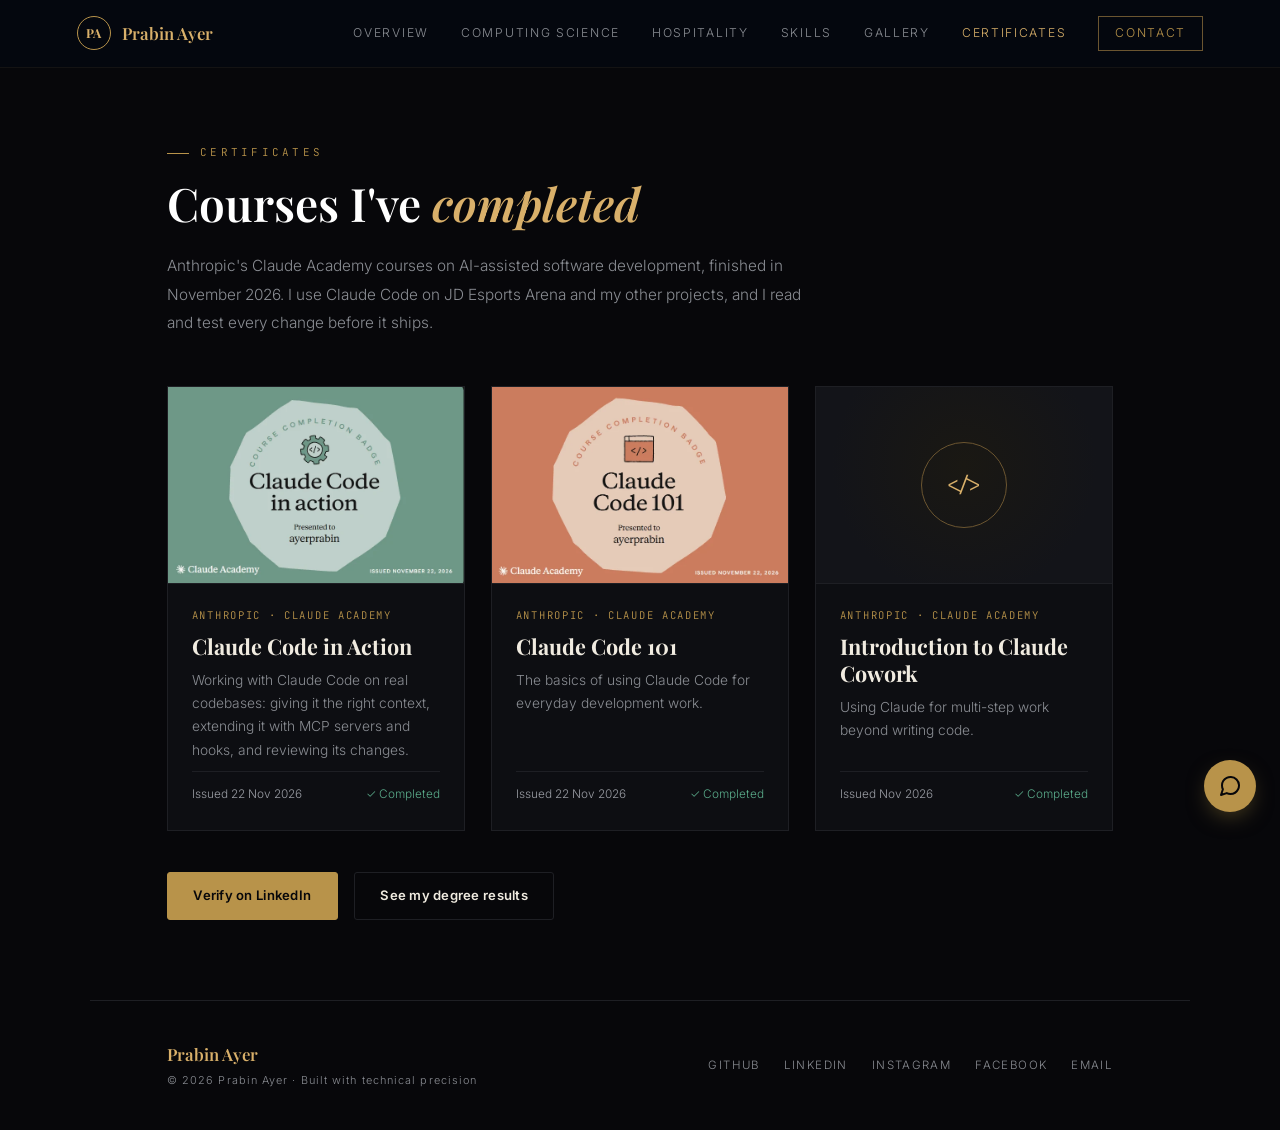
==== certificates.html @ a162b92b "Certificates page with badge photos; logo links home; Certificates in nav; nav no longer wraps at la" ====
<!DOCTYPE html>
<html lang="en">
<head>
<meta charset="UTF-8">
<meta name="viewport" content="width=device-width, initial-scale=1">
<meta name="theme-color" content="#05080f">
<meta name="description" content="Prabin Ayer's certificates: Anthropic Claude Academy courses Claude Code in Action, Claude Code 101 and Introduction to Claude Cowork (November 2026).">
<link rel="icon" href="/favicon.ico" sizes="48x48">
<link rel="icon" href="/favicon-192.png" type="image/png" sizes="192x192">
<link rel="apple-touch-icon" href="/apple-touch-icon.png">
<title>Certificates | Prabin Ayer</title>
<!-- seo -->
<link rel="canonical" href="https://ayerprabin.com/certificates">
<meta property="og:type" content="website">
<meta property="og:site_name" content="Prabin Ayer">
<meta property="og:title" content="Certificates | Prabin Ayer">
<meta property="og:description" content="Prabin Ayer's certificates: Anthropic Claude Academy courses Claude Code in Action, Claude Code 101 and Introduction to Claude Cowork (November 2026).">
<meta property="og:url" content="https://ayerprabin.com/certificates">
<meta property="og:image" content="https://ayerprabin.com/assets/img/og.jpg">
<meta property="og:image:width" content="1200"><meta property="og:image:height" content="630">
<meta name="twitter:card" content="summary_large_image">
<!-- /seo -->
<link rel="preconnect" href="https://fonts.googleapis.com">
<link rel="preconnect" href="https://fonts.gstatic.com" crossorigin>
<link href="https://fonts.googleapis.com/css2?family=Playfair+Display:ital,wght@0,500;0,600;0,700;1,400;1,500&family=Inter:wght@300;400;500;600&family=JetBrains+Mono:wght@400;500&display=swap" rel="stylesheet">
<link rel="stylesheet" href="assets/css/site.css?v=5">
<style>
.logo-badge{width:34px;height:34px;border-radius:50%;border:1.5px solid var(--gold);display:flex;align-items:center;justify-content:center;font-family:'Playfair Display',serif;font-weight:700;color:var(--gold-l);font-size:.78rem;flex-shrink:0}
.cert-grid{display:grid;grid-template-columns:repeat(3,1fr);gap:1.6rem}
@media(max-width:1000px){.cert-grid{grid-template-columns:repeat(2,1fr)}}
@media(max-width:640px){.cert-grid{grid-template-columns:1fr}}
.cert{background:var(--panel);border:1px solid var(--line);display:flex;flex-direction:column;transition:border-color .3s,transform .3s}
@media(hover:hover){.cert:hover{border-color:var(--gold-m);transform:translateY(-4px)}}
.cert-img{display:block;aspect-ratio:3/2;overflow:hidden;background:var(--panel-2);border-bottom:1px solid var(--line)}
.cert-img img{width:100%;height:100%;object-fit:cover;display:block;transition:transform .5s}
@media(hover:hover){.cert:hover .cert-img img{transform:scale(1.03)}}
.cert-img.blank{display:flex;align-items:center;justify-content:center;flex-direction:column;gap:.6rem;background:radial-gradient(circle at 50% 40%,#1a1813 0,var(--panel-2) 70%)}
.cert-img.blank .seal{width:86px;height:86px;border-radius:50%;border:1.5px solid var(--gold-m);display:flex;align-items:center;justify-content:center;font-family:'JetBrains Mono',monospace;color:var(--gold-l);font-size:1.3rem}
.cert-body{padding:1.4rem 1.5rem 1.6rem;display:flex;flex-direction:column;gap:.55rem;flex:1}
.cert-org{font-family:'JetBrains Mono',monospace;font-size:.66rem;letter-spacing:.16em;text-transform:uppercase;color:var(--gold)}
.cert-t{font-family:'Playfair Display',serif;font-size:1.35rem;color:var(--cream);line-height:1.25}
.cert-d{color:var(--body);font-size:.86rem;line-height:1.7;flex:1}
.cert-meta{display:flex;justify-content:space-between;align-items:center;font-size:.74rem;color:var(--silver);padding-top:.8rem;border-top:1px solid var(--line)}
.cert-meta .ok{color:var(--green)}
.cert-cta{margin-top:2.6rem;display:flex;gap:1rem;flex-wrap:wrap}
</style>
<script type="application/ld+json">
{"@context":"https://schema.org","@type":"WebPage","url":"https://ayerprabin.com/certificates","name":"Certificates | Prabin Ayer","isPartOf":{"@id":"https://ayerprabin.com/#site"},"about":{"@id":"https://ayerprabin.com/#me"},"author":{"@id":"https://ayerprabin.com/#me"}}
</script>
</head>
<body>
<div class="scroll-progress"><div class="scroll-progress-bar" id="sp"></div></div>

<nav>
  <a class="nav-l" href="./" aria-label="Prabin Ayer, home"><span class="logo-badge">PA</span><span class="nav-name">Prabin Ayer</span></a>
  <button class="hamburger" id="hamburger" onclick="toggleMenu()"><span></span><span></span><span></span></button>
  <div class="nav-links" id="nav-links">
    <a href="./" onclick="closeMenu()">Overview</a>
    <a href="computing" onclick="closeMenu()">Computing Science</a>
    <a href="hospitality" onclick="closeMenu()">Hospitality</a>
    <a href="skills" onclick="closeMenu()">Skills</a>
    <a href="gallery" onclick="closeMenu()">Gallery</a>
    <a href="certificates" class="active" onclick="closeMenu()">Certificates</a>
    <a href="contact" class="nav-cta" onclick="closeMenu()">Contact</a>
  </div>
</nav>

<header class="page-hero">
  <div class="sec-eyebrow reveal">Certificates</div>
  <h1 class="sec-title reveal">Courses I've <em>completed</em></h1>
  <p class="sec-sub reveal">Anthropic's Claude Academy courses on AI-assisted software development, finished in November 2026. I use Claude Code on JD Esports Arena and my other projects, and I read and test every change before it ships.</p>
</header>

<section class="block" style="padding-top:0">
  <div class="cert-grid">
    <article class="cert reveal">
      <a class="cert-img" href="assets/img/certs/claude-code-in-action.webp" target="_blank" rel="noopener"><img src="assets/img/certs/claude-code-in-action.webp" width="716" height="480" alt="Claude Academy course completion badge: Claude Code in Action, presented to ayerprabin, issued 22 November 2026" loading="lazy"></a>
      <div class="cert-body">
        <div class="cert-org">Anthropic · Claude Academy</div>
        <h2 class="cert-t">Claude Code in Action</h2>
        <p class="cert-d">Working with Claude Code on real codebases: giving it the right context, extending it with MCP servers and hooks, and reviewing its changes.</p>
        <div class="cert-meta"><span>Issued 22 Nov 2026</span><span class="ok">✓ Completed</span></div>
      </div>
    </article>
    <article class="cert reveal">
      <a class="cert-img" href="assets/img/certs/claude-code-101.webp" target="_blank" rel="noopener"><img src="assets/img/certs/claude-code-101.webp" width="706" height="475" alt="Claude Academy course completion badge: Claude Code 101, presented to ayerprabin, issued 22 November 2026" loading="lazy"></a>
      <div class="cert-body">
        <div class="cert-org">Anthropic · Claude Academy</div>
        <h2 class="cert-t">Claude Code 101</h2>
        <p class="cert-d">The basics of using Claude Code for everyday development work.</p>
        <div class="cert-meta"><span>Issued 22 Nov 2026</span><span class="ok">✓ Completed</span></div>
      </div>
    </article>
    <article class="cert reveal">
      <div class="cert-img blank" aria-hidden="true"><div class="seal">&lt;/&gt;</div></div>
      <div class="cert-body">
        <div class="cert-org">Anthropic · Claude Academy</div>
        <h2 class="cert-t">Introduction to Claude Cowork</h2>
        <p class="cert-d">Using Claude for multi-step work beyond writing code.</p>
        <div class="cert-meta"><span>Issued Nov 2026</span><span class="ok">✓ Completed</span></div>
      </div>
    </article>
  </div>
  <div class="cert-cta reveal">
    <a href="https://www.linkedin.com/in/ayerprabin/details/certifications/" target="_blank" rel="noopener" class="btn btn-gold">Verify on LinkedIn</a>
    <a href="computing#education" class="btn btn-ghost">See my degree results</a>
  </div>
</section>

<footer>
  <div><div class="foot-logo">Prabin Ayer</div><div class="foot-sub">© 2026 Prabin Ayer · Built with technical precision</div></div>
  <div class="foot-links">
    <a href="https://github.com/AyerPrabin" target="_blank">GitHub</a>
    <a href="https://www.linkedin.com/in/ayerprabin/" target="_blank">LinkedIn</a>
    <a href="https://www.instagram.com/ayerprabin/" target="_blank">Instagram</a>
    <a href="https://www.facebook.com/ayerprabin" target="_blank">Facebook</a>
    <a href="mailto:ayerprabin95@gmail.com">Email</a>
  </div>
</footer>
<button class="btt" id="btt" onclick="window.scrollTo({top:0,behavior:'smooth'})">↑</button>
<script src="assets/js/site.js?v=4"></script>
<script src="assets/js/chat-widget.js?v=2"></script>
</body>
</html>
---- assets/css/site.css ----
/* ============================================================
   PRABIN AYER — shared design system
   Same visual language as zulu-website.html (CSS vars, type,
   reveal-on-scroll, nav/footer, card components) — extracted
   here instead of duplicated so every page shares one file.
   ============================================================ */

*, *::before, *::after { margin: 0; padding: 0; box-sizing: border-box; }

:root {
  /* Neutral-warm near-black, not the blue-tinted "tech portfolio" default — deepened brass
     gold instead of bright yellow-gold (ties to the bar/hospitality world, reads sharper).
     --tech / --warm-l are a deliberate PAIR: they mark which world a piece of content
     belongs to (code vs. service) wherever that distinction matters, not decoration. */
  --bg: #07070a; --bg-2: #0b0c0f; --panel: #0d0e12; --panel-2: #131419; --line: #1e1f24;
  --gold: #b8934a; --gold-l: #d9b06a; --gold-m: #6b5530; --cream: #f0ebe0; --silver: #9a9da4;
  --body: #8a8d93; --green: #5aab8a; --warm: #c47a4a; --warm-l: #d9935f; --red: #c04a4a;
  --tech: #6f9eff;
}

html { scroll-behavior: smooth; }
body { background: var(--bg); color: var(--cream); font-family: 'Inter', sans-serif; font-weight: 300; line-height: 1.65; overflow-x: hidden; }
::-webkit-scrollbar { width: 3px; } ::-webkit-scrollbar-track { background: var(--bg); } ::-webkit-scrollbar-thumb { background: var(--gold-m); }
a { color: inherit; text-decoration: none; }
img { max-width: 100%; display: block; }
picture { display: contents; } /* keeps <picture> transparent to flex/grid sizing so .img-slot img rules still apply directly */

/* ── logo mark ── */
.mark { display: block; }
.mark.sm { width: 34px; height: 34px; }

/* ── nav ── */
nav { position: fixed; top: 0; left: 0; right: 0; z-index: 100; display: flex; justify-content: space-between; align-items: center; padding: 1rem 6%; background: rgba(5,8,15,.95); border-bottom: 1px solid rgba(201,168,76,.08); }
.nav-l { display: flex; align-items: center; gap: .7rem; }
.nav-name { font-family: 'Playfair Display', serif; font-size: 1.05rem; font-weight: 600; color: var(--gold-l); }
.nav-links { display: flex; gap: 2rem; align-items: center; }
.nav-name, .nav-links a { white-space: nowrap; }
@media (max-width: 1240px) { .nav-links { gap: 1.25rem; } .nav-links a { letter-spacing: .1em; } }
.nav-links a { font-size: .76rem; letter-spacing: .14em; text-transform: uppercase; color: var(--body); transition: color .25s; }
.nav-links a:hover, .nav-links a.active { color: var(--gold-l); }
.nav-cta { border: 1px solid var(--gold-m); color: var(--gold) !important; padding: .4rem 1rem; transition: all .25s; }
.nav-cta:hover { background: rgba(201,168,76,.08); border-color: var(--gold); }
@media (max-width: 1024px) { .nav-links a:not(.nav-cta) { display: none; } .nav-links .nav-cta { display: inline-block; } }

.hamburger { display: none; background: none; border: none; cursor: pointer; padding: .3rem; flex-direction: column; gap: 4px; }
.hamburger span { display: block; width: 20px; height: 2px; background: var(--silver); transition: all .3s; }
.hamburger.open span:nth-child(1) { transform: rotate(45deg) translate(4px,4px); }
.hamburger.open span:nth-child(2) { opacity: 0; }
.hamburger.open span:nth-child(3) { transform: rotate(-45deg) translate(4px,-4px); }
@media (max-width: 1024px) {
  .hamburger { display: flex; }
  .nav-links { position: fixed; top: 0; left: 0; right: 0; bottom: 0; background: rgba(5,8,15,.99); flex-direction: column; justify-content: center; align-items: center; gap: 2.2rem; transform: translateY(-100%); transition: transform .4s cubic-bezier(.4,0,.2,1); z-index: 99; }
  .nav-links.open { transform: translateY(0); }
  .nav-links.open a { display: block; font-size: 1.1rem; letter-spacing: .2em; }
  .nav-links.open .nav-cta { font-size: .9rem; }
}

/* ── section building blocks ── */
main, .block { padding: 8rem 6% 5rem; max-width: 1100px; margin: 0 auto; }
.sec-eyebrow { font-family: 'JetBrains Mono', monospace; font-size: .68rem; letter-spacing: .3em; color: var(--gold); text-transform: uppercase; margin-bottom: .9rem; }
.sec-eyebrow::before { content: ''; display: inline-block; width: 22px; height: 1px; background: var(--gold); vertical-align: middle; margin-right: .7rem; }
.sec-title { font-family: 'Playfair Display', serif; font-size: clamp(1.9rem,3.6vw,2.9rem); font-weight: 600; color: #fff; line-height: 1.2; margin-bottom: 1.3rem; }
.sec-title em { font-style: italic; color: var(--gold-l); }
.sec-sub { color: var(--body); font-size: .96rem; line-height: 1.85; max-width: 640px; }

.divider { display: flex; align-items: center; gap: 1rem; max-width: 1100px; margin: 0 auto; padding: 2.5rem 6%; }
.divider::before, .divider::after { content: ''; flex: 1; height: 1px; background: linear-gradient(90deg,transparent,var(--gold-m),transparent); }
.divider span { color: var(--gold); font-size: .6rem; font-family: 'JetBrains Mono', monospace; }

.chapter { font-family: 'JetBrains Mono', monospace; font-size: .62rem; letter-spacing: .34em; color: var(--gold-m); text-transform: uppercase; margin-bottom: 1.4rem; display: flex; align-items: center; gap: .8rem; }
.chapter .ch-num { color: var(--gold); font-weight: 500; }
.chapter .ch-line { flex: 0 0 38px; height: 1px; background: linear-gradient(90deg,var(--gold),transparent); }

/* ── reveal on scroll ── */
.reveal { opacity: 0; transform: translateY(34px); transition: opacity .9s cubic-bezier(.16,1,.3,1), transform .9s cubic-bezier(.16,1,.3,1); }
.reveal.vis { opacity: 1; transform: none; }
.reveal[data-anim="left"] { transform: translateX(-46px); }
.reveal[data-anim="right"] { transform: translateX(46px); }
@media (max-width: 760px) { .reveal[data-anim] { transform: translateY(34px); } }   /* no sideways start on phones: it widens the page */
.reveal.vis[data-anim] { transform: none; }
@media (prefers-reduced-motion: reduce) { .reveal { transition: opacity .4s ease; transform: none; } }

/* ── scroll progress + back to top ── */
.scroll-progress { position: fixed; top: 0; left: 0; right: 0; height: 2px; z-index: 300; pointer-events: none; }
.scroll-progress-bar { height: 100%; width: 0; background: linear-gradient(90deg,var(--gold-m),var(--gold),var(--gold-l)); box-shadow: 0 0 8px rgba(201,168,76,.5); transition: width .1s linear; }
.btt { position: fixed; bottom: 1.5rem; right: 1.5rem; z-index: 90; width: 42px; height: 42px; border-radius: 50%; background: var(--panel); border: 1px solid var(--line); color: var(--gold); font-size: 1rem; cursor: pointer; display: flex; align-items: center; justify-content: center; opacity: 0; transform: translateY(10px); transition: all .3s; pointer-events: none; box-shadow: 0 6px 20px -8px rgba(0,0,0,.6); }
.btt.show { opacity: 1; transform: translateY(0); pointer-events: auto; }
.btt:hover { border-color: var(--gold); background: rgba(201,168,76,.1); transform: translateY(-3px); }

/* ── glass panel / info card ── */
.card { background: var(--panel); border: 1px solid var(--line); padding: 1.6rem; position: relative; transition: border-color .3s, transform .3s; }
.card::before { content: ''; position: absolute; top: 0; left: 0; width: 2px; height: 100%; background: linear-gradient(180deg,var(--gold),transparent); }
@media (hover: hover) { .card:hover { border-color: var(--gold-m); transform: translateY(-4px); } }
.card-t { font-family: 'Playfair Display', serif; font-size: 1rem; color: var(--gold-l); font-weight: 600; margin-bottom: 1rem; }
.ir { display: flex; gap: .7rem; align-items: flex-start; padding: .5rem 0; border-bottom: 1px solid var(--line); font-size: .81rem; }
.ir:last-child { border-bottom: none; }
.ir-k { color: var(--body); min-width: 92px; font-size: .7rem; letter-spacing: .07em; text-transform: uppercase; flex-shrink: 0; padding-top: 1px; }
.ir-v { color: var(--cream); }
.ir-dot { width: 4px; height: 4px; border-radius: 50%; background: var(--gold); flex-shrink: 0; margin-top: 7px; }

/* ── skill tags ── */
.skills-t { font-family: 'JetBrains Mono', monospace; font-size: .64rem; letter-spacing: .24em; color: var(--gold); text-transform: uppercase; margin: 1.5rem 0 .8rem; }
.skill-tags { display: flex; flex-wrap: wrap; gap: .45rem; }
.skill-tag { font-family: 'JetBrains Mono', monospace; font-size: .68rem; color: var(--gold); border: 1px solid var(--gold-m); padding: .25rem .7rem; transition: all .25s; }
.skill-tag:hover { background: rgba(201,168,76,.1); color: var(--gold-l); transform: translateY(-2px); }

/* ── skill bar ── */
.skillbar-row { margin-bottom: 1.5rem; }
.skillbar-head { display: flex; justify-content: space-between; margin-bottom: .5rem; }
.skillbar-name { color: var(--gold-l); font-weight: 500; font-size: .88rem; }
.skillbar-pct { font-family: 'JetBrains Mono', monospace; color: var(--body); font-size: .8rem; }
.skillbar-track { height: 5px; width: 100%; background: rgba(255,255,255,.05); border-radius: 4px; overflow: hidden; }
.skillbar-fill { height: 100%; background: linear-gradient(90deg,var(--gold-m),var(--gold-l)); border-radius: 4px; }

/* ── project cards ── */
.proj-grid { display: grid; grid-template-columns: repeat(auto-fit,minmax(280px,1fr)); gap: 1.4rem; margin-top: 2.5rem; }
.proj { background: var(--panel); border: 1px solid var(--line); padding: 1.7rem; position: relative; display: flex; flex-direction: column; transition: border-color .3s, transform .3s; }
@media (hover: hover) { .proj:hover { border-color: var(--gold-m); transform: translateY(-4px); } }
.proj.feat { border-color: var(--gold-m); }
.proj.feat::after { content: 'ACTIVE'; position: absolute; top: 1.1rem; right: 1.1rem; font-family: 'JetBrains Mono', monospace; font-size: .56rem; letter-spacing: .18em; color: var(--gold); border: 1px solid var(--gold-m); padding: .16rem .48rem; }
.proj-type { font-family: 'JetBrains Mono', monospace; font-size: .62rem; letter-spacing: .2em; color: var(--gold); text-transform: uppercase; margin-bottom: .6rem; }
.proj-t { font-family: 'Playfair Display', serif; font-size: 1.18rem; font-weight: 600; color: #fff; margin-bottom: .6rem; }
.proj-d { color: var(--body); font-size: .84rem; line-height: 1.75; margin-bottom: 1.1rem; flex-grow: 1; }
.proj-tags { display: flex; flex-wrap: wrap; gap: .38rem; margin-bottom: 1.2rem; }
.pt { font-family: 'JetBrains Mono', monospace; font-size: .62rem; padding: .18rem .55rem; background: var(--panel-2); border: 1px solid var(--line); color: var(--silver); }
.proj-link { display: inline-flex; align-items: center; justify-content: center; gap: .4rem; padding: .65rem 1rem; border: 1px solid var(--gold-m); color: var(--gold-l); font-size: .78rem; font-weight: 600; letter-spacing: .02em; transition: all .2s; }
.proj-link:hover { background: rgba(201,168,76,.1); border-color: var(--gold); }
.proj-related { display: block; font-size: .72rem; color: var(--body); margin: -.5rem 0 1rem; scroll-margin-top: 6rem; }
.proj-related a { color: var(--warm-l); border-bottom: 1px dotted var(--warm-l); }
.proj-related a:hover { color: var(--warm); border-bottom-style: solid; }
.proj:target { border-color: var(--gold); box-shadow: 0 0 0 1px var(--gold), 0 18px 50px -20px rgba(201,168,76,.35); }

/* ── image slot + graceful fallback (see site.js imgFallback) ── */
.img-slot { position: relative; overflow: hidden; background: var(--panel-2); border: 1px solid var(--line); display: flex; align-items: center; justify-content: center; }
.img-slot img { width: 100%; height: 100%; object-fit: cover; }
.img-fallback { display: none; flex-direction: column; align-items: center; justify-content: center; gap: .5rem; color: var(--gold-m); text-align: center; padding: 1.5rem; }
.img-fallback .fb-icon { font-size: 2rem; opacity: .6; }
.img-fallback .fb-label { font-family: 'JetBrains Mono', monospace; font-size: .62rem; letter-spacing: .14em; text-transform: uppercase; color: var(--body); }
.img-slot.broken .img-fallback { display: flex; }
.img-slot.broken img { display: none; }

/* ── stats band ── */
.stat-band { max-width: 1100px; margin: 0 auto; padding: 0 6% 3.5rem; display: grid; grid-template-columns: repeat(4,1fr); gap: 1.5rem; }
.stat { text-align: center; position: relative; }
.stat:not(:last-child)::after { content: ''; position: absolute; right: -.75rem; top: 50%; transform: translateY(-50%); width: 1px; height: 42px; background: var(--line); }
.stat-num { font-family: 'Playfair Display', serif; font-size: clamp(1.8rem,3.4vw,2.7rem); font-weight: 700; color: var(--gold-l); line-height: 1; }
.stat-lbl { font-family: 'JetBrains Mono', monospace; font-size: .6rem; letter-spacing: .18em; text-transform: uppercase; color: var(--body); margin-top: .55rem; }
@media (max-width: 680px) { .stat-band { grid-template-columns: repeat(2,1fr); gap: 2rem 1rem; } .stat:nth-child(2)::after { display: none; } }

/* ── buttons ── */
.btn { display: inline-flex; align-items: center; justify-content: center; gap: .5rem; padding: .75rem 1.6rem; font-size: .82rem; font-weight: 600; letter-spacing: .02em; border-radius: 3px; transition: all .2s; cursor: pointer; font-family: inherit; }
.btn-gold { background: var(--gold); color: var(--bg); border: 1px solid var(--gold); }
.btn-gold:hover { background: var(--gold-l); transform: translateY(-2px); box-shadow: 0 8px 22px -8px rgba(201,168,76,.6); }
.btn-ghost { background: transparent; color: var(--cream); border: 1px solid var(--line); }
.btn-ghost:hover { border-color: var(--gold-m); color: var(--gold-l); }

/* ── footer ── */
footer { border-top: 1px solid var(--line); padding: 2.5rem 6%; display: flex; justify-content: space-between; align-items: center; flex-wrap: wrap; gap: 1rem; max-width: 1100px; margin: 0 auto; }
.foot-logo { font-family: 'Playfair Display', serif; font-size: 1.05rem; color: var(--gold-l); font-weight: 600; }
.foot-sub { font-size: .68rem; color: var(--body); margin-top: .18rem; letter-spacing: .1em; }
.foot-links { display: flex; gap: 1.5rem; flex-wrap: wrap; }
.foot-links a { font-size: .72rem; letter-spacing: .12em; text-transform: uppercase; color: var(--body); transition: color .25s; }
.foot-links a:hover { color: var(--gold); }

/* ── page hero (non-index pages) ── */
.page-hero { padding: 9rem 6% 3rem; max-width: 1100px; margin: 0 auto; }
.page-hero .sec-title { max-width: 780px; }

@media (max-width: 760px) {
  main, .block { padding: 6.5rem 5% 3.5rem; }
  .page-hero { padding: 7rem 5% 2.5rem; }
}

/* ── AI chat widget ── sits above .btt (bottom:1.5rem) so the two never overlap;
   below nav's z-index:100 so it never floats over the mobile menu. */
.chat-launcher { position: fixed; bottom: 5.5rem; right: 1.5rem; z-index: 95; width: 52px; height: 52px; border-radius: 50%; background: var(--gold); border: none; color: var(--bg); display: flex; align-items: center; justify-content: center; cursor: pointer; box-shadow: 0 8px 24px -8px rgba(201,168,76,.5); transition: transform .25s; }
.chat-launcher:hover { transform: translateY(-2px) scale(1.04); }
.chat-launcher svg { width: 24px; height: 24px; }

.chat-panel { position: fixed; bottom: 5.5rem; right: 1.5rem; z-index: 96; width: min(340px, calc(100vw - 2.4rem)); max-height: min(480px, calc(100vh - 8rem)); background: var(--panel); border: 1px solid var(--line); border-radius: 10px; display: none; flex-direction: column; overflow: hidden; box-shadow: 0 20px 60px -16px rgba(0,0,0,.7); }
.chat-panel.open { display: flex; }
.chat-head { padding: .9rem 1.1rem; border-bottom: 1px solid var(--line); display: flex; justify-content: space-between; align-items: center; }
.chat-head-t { font-family: 'Playfair Display', serif; font-size: .92rem; color: var(--gold-l); }
.chat-head-sub { font-size: .66rem; color: var(--body); letter-spacing: .06em; text-transform: uppercase; margin-top: .15rem; }
.chat-close { background: none; border: none; color: var(--body); font-size: 1.1rem; cursor: pointer; line-height: 1; padding: .2rem; }
.chat-close:hover { color: var(--gold-l); }
.chat-body { flex: 1; overflow-y: auto; padding: 1rem 1.1rem; display: flex; flex-direction: column; gap: .7rem; min-height: 160px; }
.chat-msg { font-size: .82rem; line-height: 1.55; padding: .55rem .8rem; border-radius: 8px; max-width: 88%; }
.chat-msg.user { align-self: flex-end; background: var(--gold); color: var(--bg); }
.chat-msg.bot { align-self: flex-start; background: var(--panel-2); color: var(--cream); border: 1px solid var(--line); }
.chat-msg.hint { align-self: center; color: var(--body); font-size: .74rem; text-align: center; }
.chat-form { display: flex; gap: .5rem; padding: .8rem; border-top: 1px solid var(--line); }
.chat-input { flex: 1; background: var(--bg-2); border: 1px solid var(--line); border-radius: 6px; color: var(--cream); padding: .6rem .7rem; font-size: .8rem; font-family: inherit; }
.chat-input:focus { outline: none; border-color: var(--gold-m); }
.chat-send { background: var(--gold); color: var(--bg); border: none; border-radius: 6px; padding: 0 .9rem; font-weight: 600; cursor: pointer; font-size: .8rem; }
.chat-send:disabled { opacity: .5; cursor: not-allowed; }

@media (max-width: 480px) {
  .chat-launcher, .chat-panel { right: 1rem; bottom: 4.8rem; }
}

/* touch screens: a short press response instead of hover lifts (14 Nov 2026) */
@media (hover: none) {
  .card, .proj, .btn, .proj-link, .skill-tag { -webkit-tap-highlight-color: transparent; }
  .card:active, .proj:active, .g-card:active, .job-card:active { border-color: var(--gold-m); transform: scale(.985); transition-duration: .12s; }
  .btn:active, .proj-link:active { transform: scale(.96); transition-duration: .1s; }
}

/* phones: the chat bubble waits until you scroll, so it never covers the hero buttons */
@media (max-width: 600px) { html:not(.past-hero) .chat-launcher { opacity: 0; pointer-events: none; transform: scale(.8); } .chat-launcher { transition: opacity .3s, transform .3s; } }
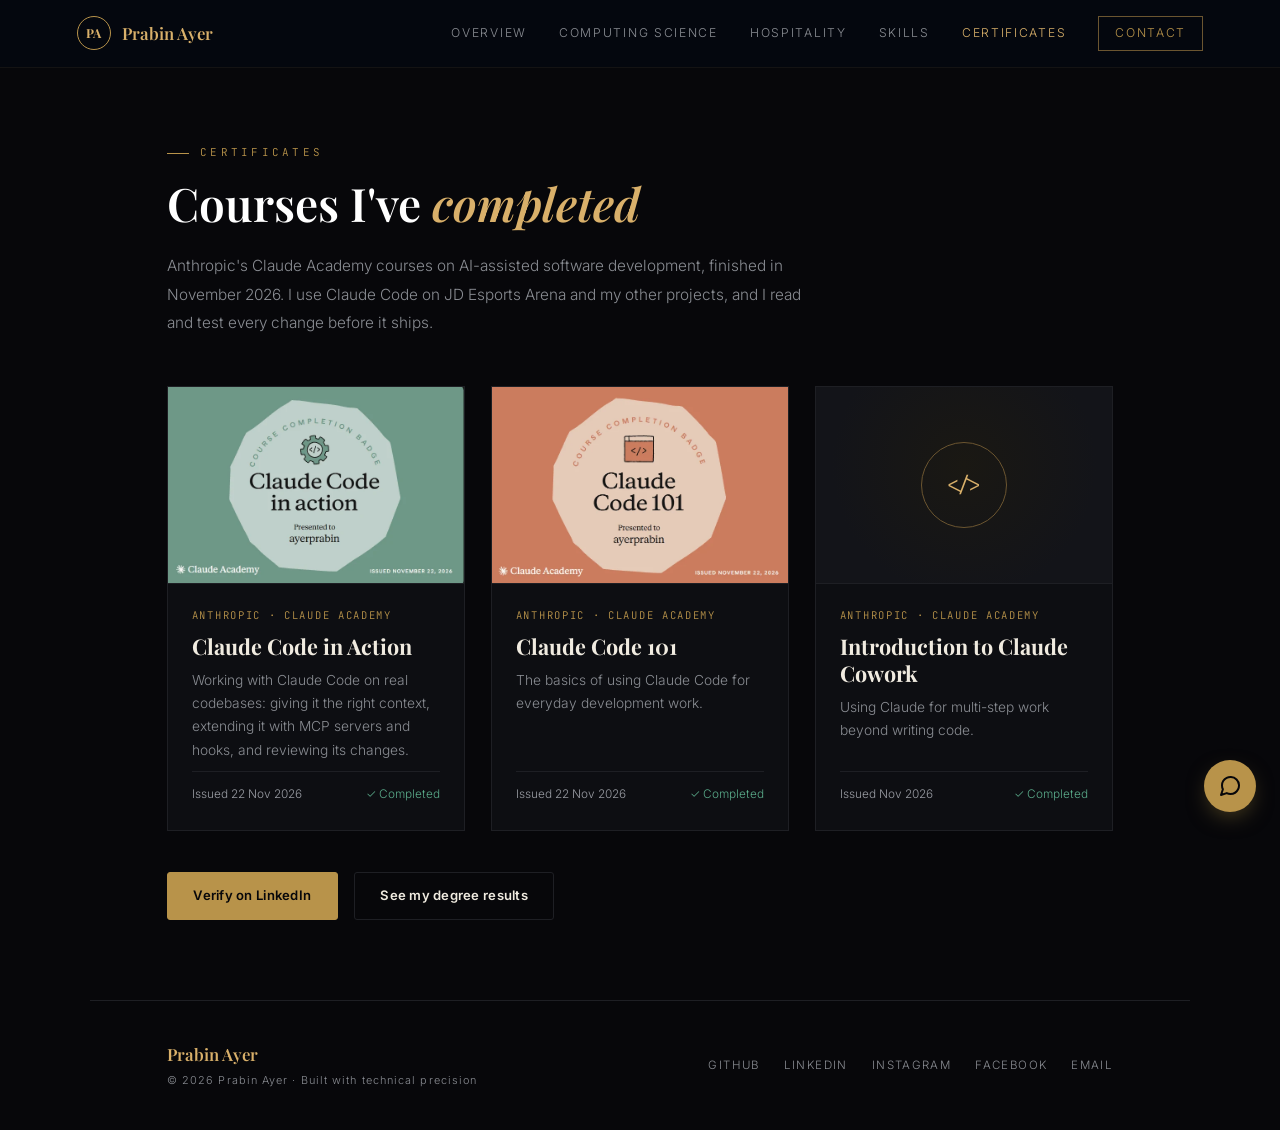
==== commit 62081254: "Remove Gallery from nav; /gallery redirects home" ====
--- a/certificates.html
+++ b/certificates.html
@@ -59,7 +59,6 @@
     <a href="computing" onclick="closeMenu()">Computing Science</a>
     <a href="hospitality" onclick="closeMenu()">Hospitality</a>
     <a href="skills" onclick="closeMenu()">Skills</a>
-    <a href="gallery" onclick="closeMenu()">Gallery</a>
     <a href="certificates" class="active" onclick="closeMenu()">Certificates</a>
     <a href="contact" class="nav-cta" onclick="closeMenu()">Contact</a>
   </div>
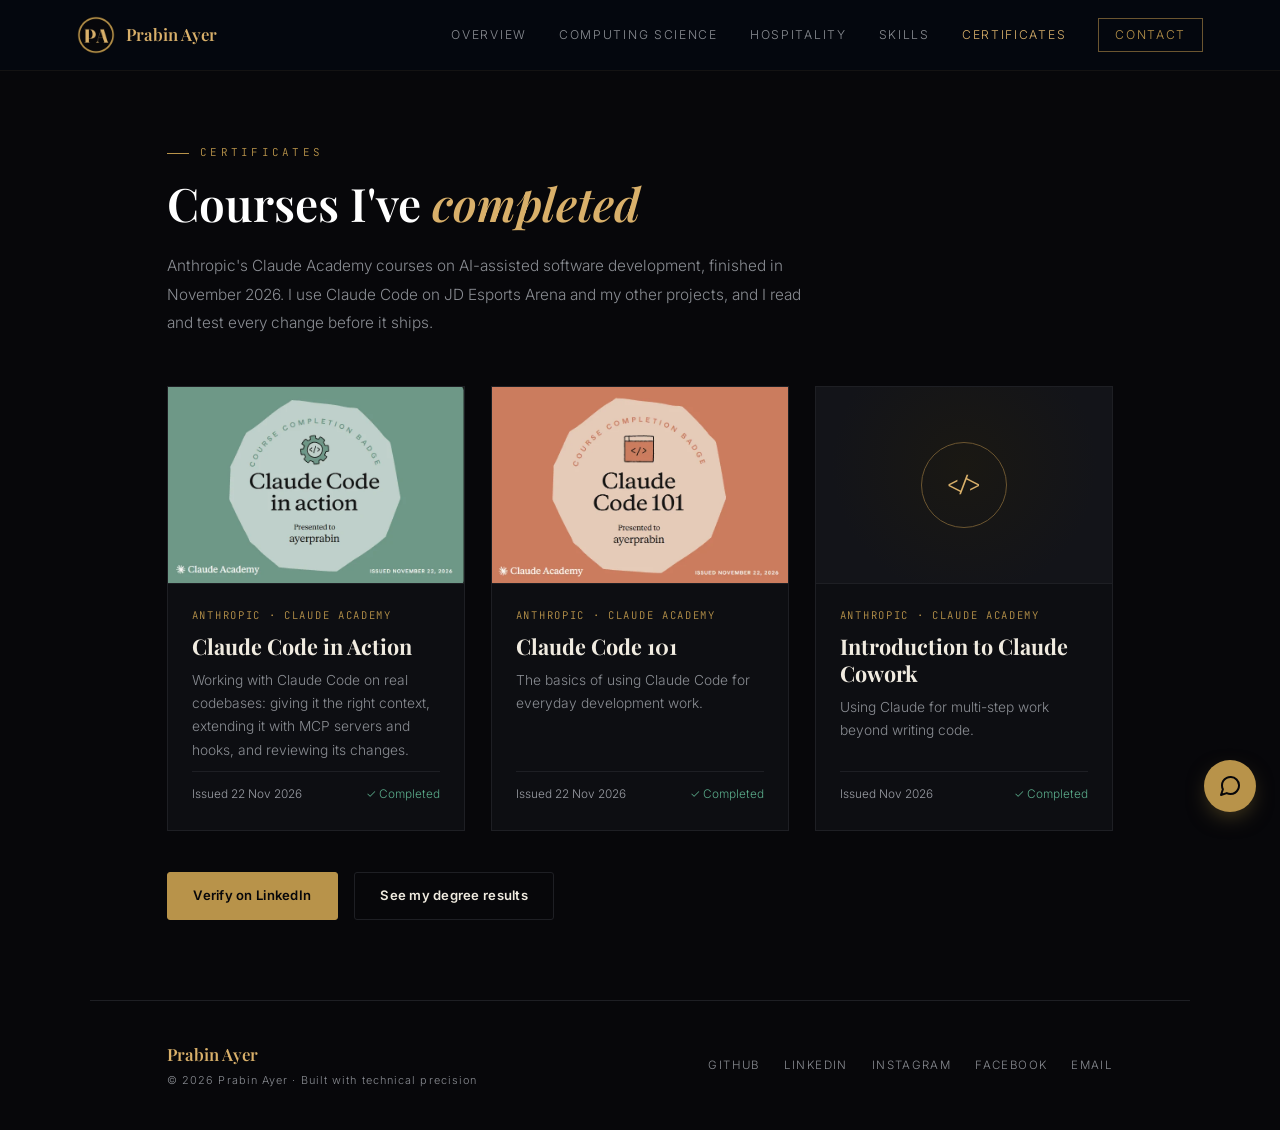
==== commit 21abb3aa: "Nav logo uses the PA mark image (same as the site icon)" ====
--- a/certificates.html
+++ b/certificates.html
@@ -23,7 +23,7 @@
 <link rel="preconnect" href="https://fonts.googleapis.com">
 <link rel="preconnect" href="https://fonts.gstatic.com" crossorigin>
 <link href="https://fonts.googleapis.com/css2?family=Playfair+Display:ital,wght@0,500;0,600;0,700;1,400;1,500&family=Inter:wght@300;400;500;600&family=JetBrains+Mono:wght@400;500&display=swap" rel="stylesheet">
-<link rel="stylesheet" href="assets/css/site.css?v=5">
+<link rel="stylesheet" href="assets/css/site.css?v=6">
 <style>
 .logo-badge{width:34px;height:34px;border-radius:50%;border:1.5px solid var(--gold);display:flex;align-items:center;justify-content:center;font-family:'Playfair Display',serif;font-weight:700;color:var(--gold-l);font-size:.78rem;flex-shrink:0}
 .cert-grid{display:grid;grid-template-columns:repeat(3,1fr);gap:1.6rem}
@@ -52,7 +52,7 @@
 <div class="scroll-progress"><div class="scroll-progress-bar" id="sp"></div></div>
 
 <nav>
-  <a class="nav-l" href="./" aria-label="Prabin Ayer, home"><span class="logo-badge">PA</span><span class="nav-name">Prabin Ayer</span></a>
+  <a class="nav-l" href="./" aria-label="Prabin Ayer, home"><img class="logo-img" src="/favicon-192.png" width="38" height="38" alt=""><span class="nav-name">Prabin Ayer</span></a>
   <button class="hamburger" id="hamburger" onclick="toggleMenu()"><span></span><span></span><span></span></button>
   <div class="nav-links" id="nav-links">
     <a href="./" onclick="closeMenu()">Overview</a>
--- a/assets/css/site.css
+++ b/assets/css/site.css
@@ -32,6 +32,8 @@
 /* ── nav ── */
 nav { position: fixed; top: 0; left: 0; right: 0; z-index: 100; display: flex; justify-content: space-between; align-items: center; padding: 1rem 6%; background: rgba(5,8,15,.95); border-bottom: 1px solid rgba(201,168,76,.08); }
 .nav-l { display: flex; align-items: center; gap: .7rem; }
+.logo-img { width: 38px; height: 38px; border-radius: 50%; display: block; flex-shrink: 0; transition: transform .3s; }
+@media (hover: hover) { .nav-l:hover .logo-img { transform: rotate(-8deg) scale(1.06); } }
 .nav-name { font-family: 'Playfair Display', serif; font-size: 1.05rem; font-weight: 600; color: var(--gold-l); }
 .nav-links { display: flex; gap: 2rem; align-items: center; }
 .nav-name, .nav-links a { white-space: nowrap; }
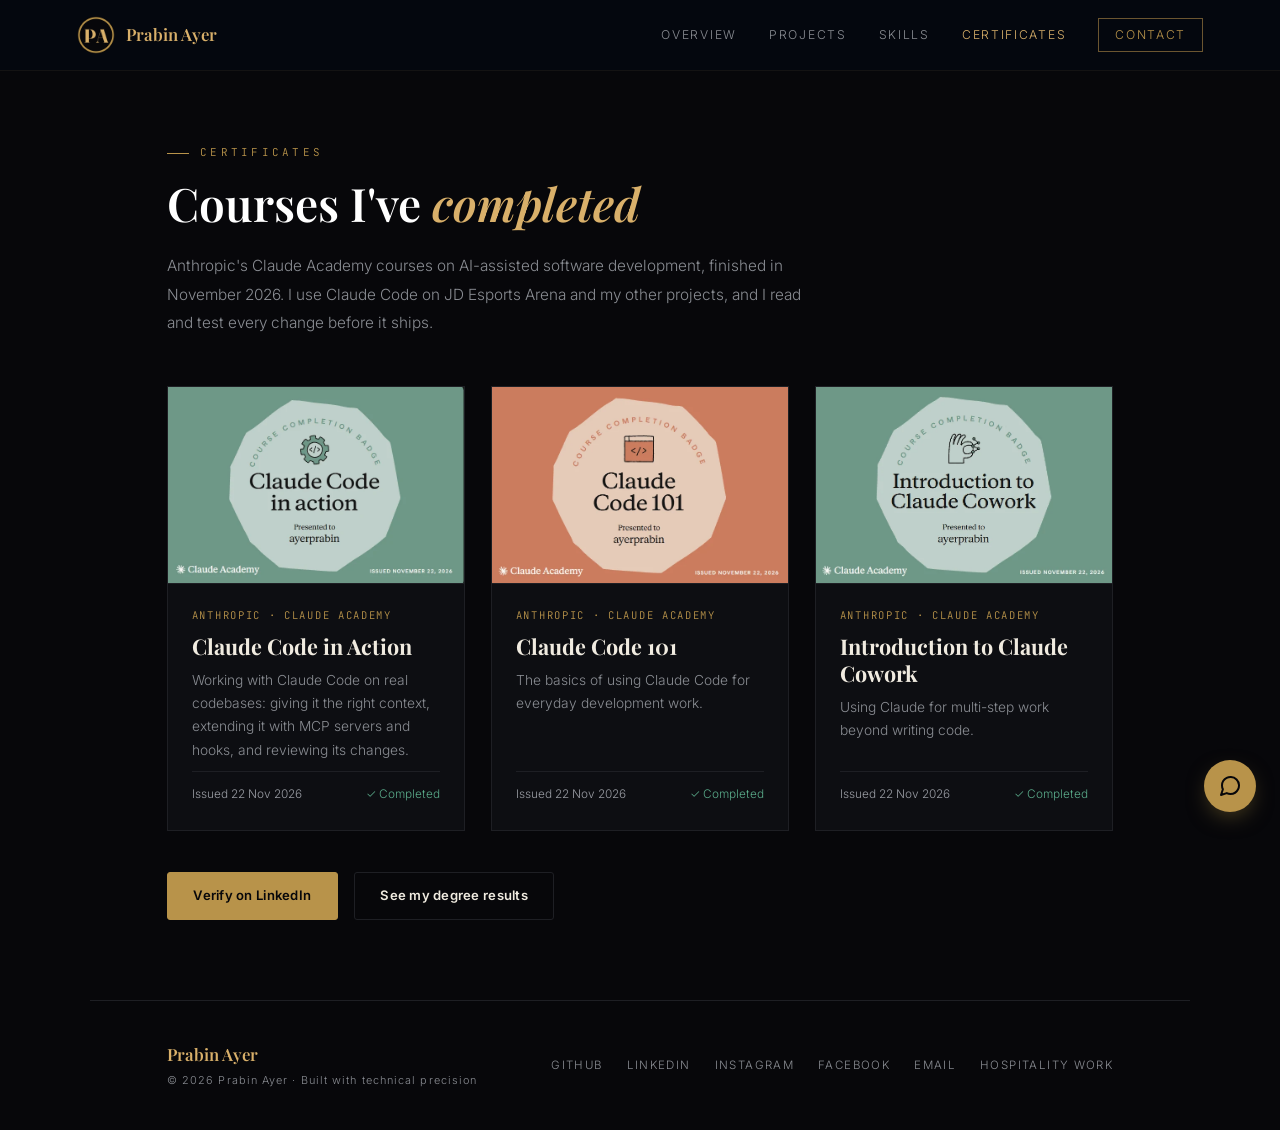
==== commit 2084391a: "Computing-first portfolio: hiring-manager 'At a glance', tech-only stats and log, Hospitality moved " ====
--- a/certificates.html
+++ b/certificates.html
@@ -56,8 +56,7 @@
   <button class="hamburger" id="hamburger" onclick="toggleMenu()"><span></span><span></span><span></span></button>
   <div class="nav-links" id="nav-links">
     <a href="./" onclick="closeMenu()">Overview</a>
-    <a href="computing" onclick="closeMenu()">Computing Science</a>
-    <a href="hospitality" onclick="closeMenu()">Hospitality</a>
+    <a href="computing" onclick="closeMenu()">Projects</a>
     <a href="skills" onclick="closeMenu()">Skills</a>
     <a href="certificates" class="active" onclick="closeMenu()">Certificates</a>
     <a href="contact" class="nav-cta" onclick="closeMenu()">Contact</a>
@@ -91,12 +90,12 @@
       </div>
     </article>
     <article class="cert reveal">
-      <div class="cert-img blank" aria-hidden="true"><div class="seal">&lt;/&gt;</div></div>
+      <a class="cert-img" href="assets/img/certs/claude-cowork-intro.webp" target="_blank" rel="noopener"><img src="assets/img/certs/claude-cowork-intro.webp" width="701" height="473" alt="Claude Academy course completion badge: Introduction to Claude Cowork, presented to ayerprabin, issued 22 November 2026" loading="lazy"></a>
       <div class="cert-body">
         <div class="cert-org">Anthropic · Claude Academy</div>
         <h2 class="cert-t">Introduction to Claude Cowork</h2>
         <p class="cert-d">Using Claude for multi-step work beyond writing code.</p>
-        <div class="cert-meta"><span>Issued Nov 2026</span><span class="ok">✓ Completed</span></div>
+        <div class="cert-meta"><span>Issued 22 Nov 2026</span><span class="ok">✓ Completed</span></div>
       </div>
     </article>
   </div>
@@ -114,6 +113,7 @@
     <a href="https://www.instagram.com/ayerprabin/" target="_blank">Instagram</a>
     <a href="https://www.facebook.com/ayerprabin" target="_blank">Facebook</a>
     <a href="mailto:ayerprabin95@gmail.com">Email</a>
+    <a href="hospitality">Hospitality work</a>
   </div>
 </footer>
 <button class="btt" id="btt" onclick="window.scrollTo({top:0,behavior:'smooth'})">↑</button>
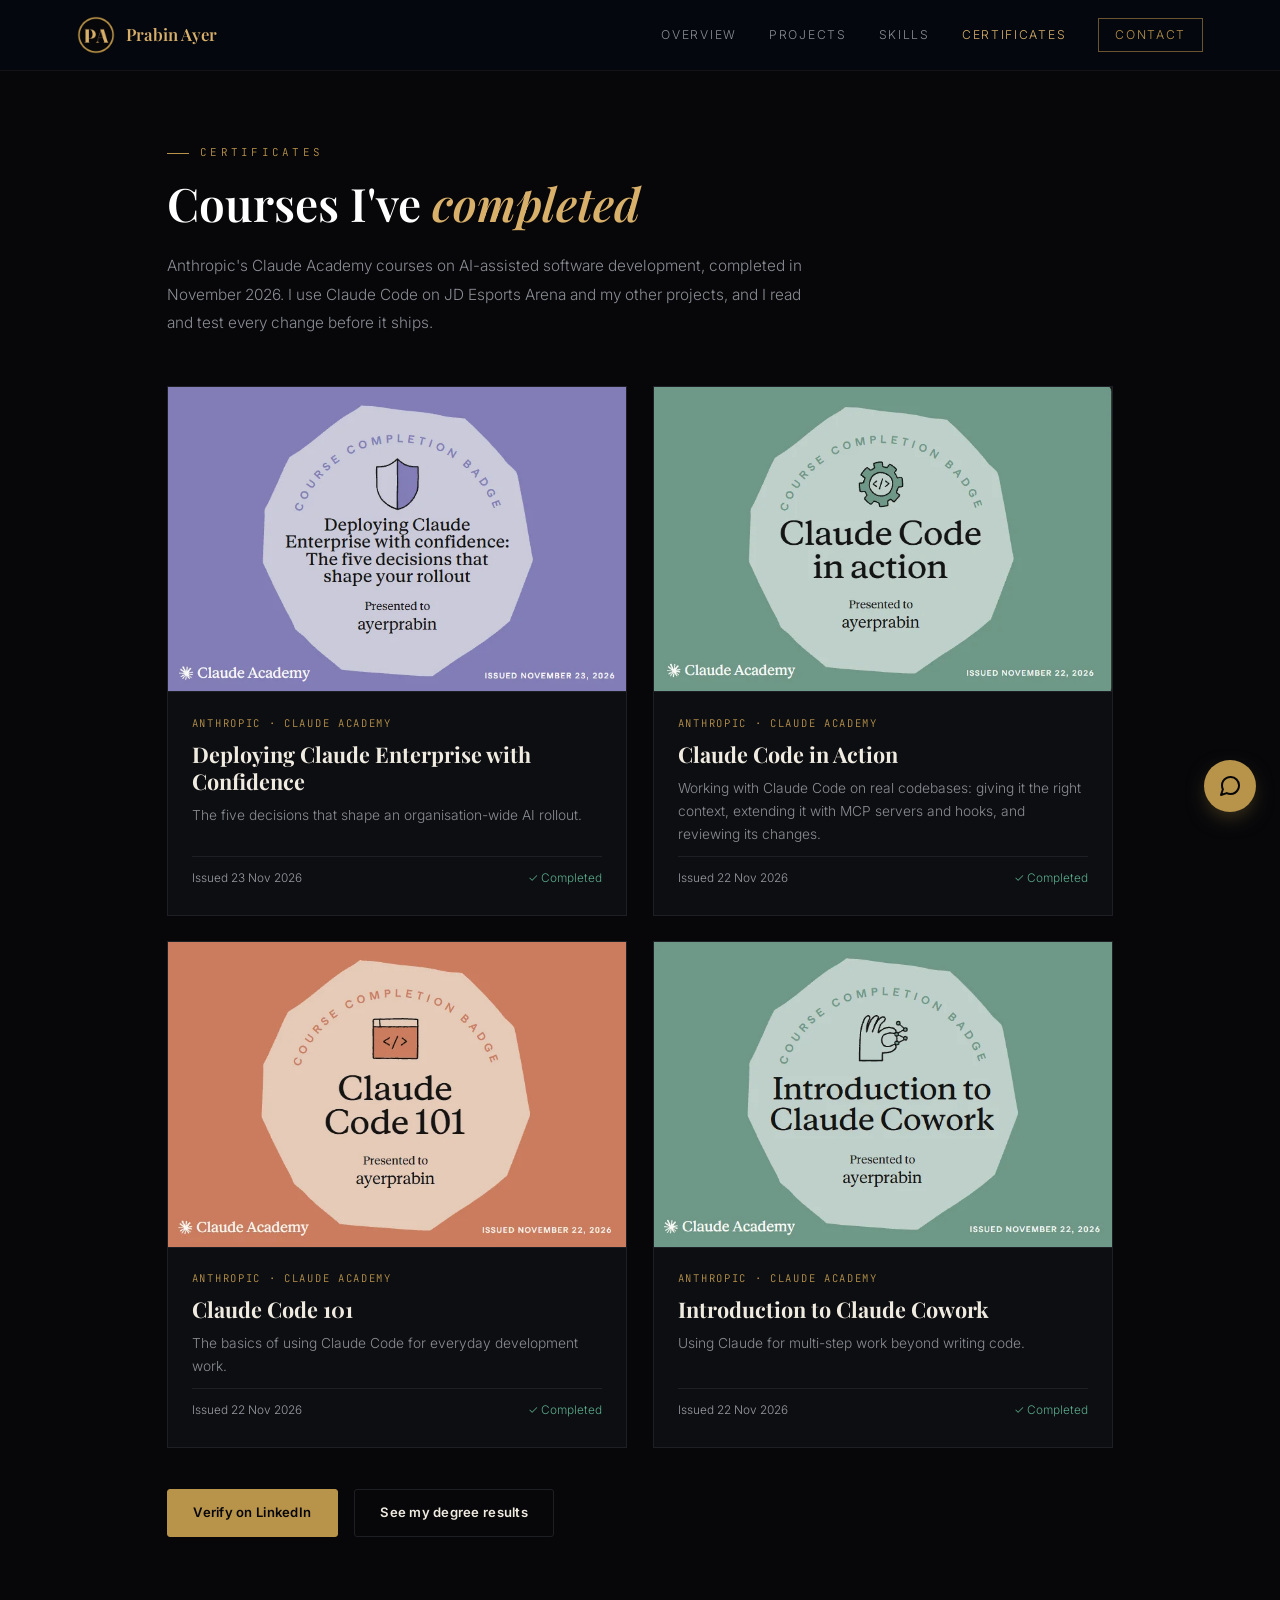
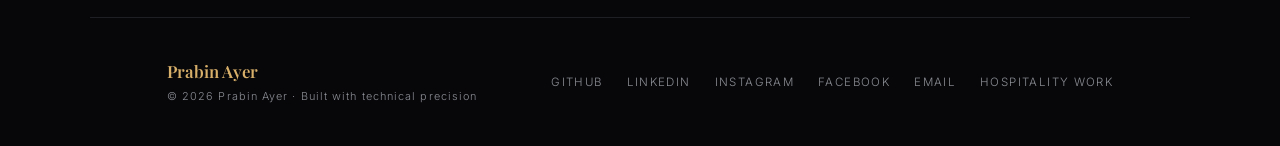
==== commit 828484c0: "Certificate: Deploying Claude Enterprise with Confidence; certificates in a 2x2 grid; CV updated" ====
--- a/certificates.html
+++ b/certificates.html
@@ -4,7 +4,7 @@
 <meta charset="UTF-8">
 <meta name="viewport" content="width=device-width, initial-scale=1">
 <meta name="theme-color" content="#05080f">
-<meta name="description" content="Prabin Ayer's certificates: Anthropic Claude Academy courses Claude Code in Action, Claude Code 101 and Introduction to Claude Cowork (November 2026).">
+<meta name="description" content="Prabin Ayer's certificates: Anthropic Claude Academy courses Claude Code in Action, Claude Code 101 and Introduction to Claude Cowork and Deploying Claude Enterprise with Confidence (November 2026).">
 <link rel="icon" href="/favicon.ico" sizes="48x48">
 <link rel="icon" href="/favicon-192.png" type="image/png" sizes="192x192">
 <link rel="apple-touch-icon" href="/apple-touch-icon.png">
@@ -14,7 +14,7 @@
 <meta property="og:type" content="website">
 <meta property="og:site_name" content="Prabin Ayer">
 <meta property="og:title" content="Certificates | Prabin Ayer">
-<meta property="og:description" content="Prabin Ayer's certificates: Anthropic Claude Academy courses Claude Code in Action, Claude Code 101 and Introduction to Claude Cowork (November 2026).">
+<meta property="og:description" content="Prabin Ayer's certificates: Anthropic Claude Academy courses Claude Code in Action, Claude Code 101 and Introduction to Claude Cowork and Deploying Claude Enterprise with Confidence (November 2026).">
 <meta property="og:url" content="https://ayerprabin.com/certificates">
 <meta property="og:image" content="https://ayerprabin.com/assets/img/og.jpg">
 <meta property="og:image:width" content="1200"><meta property="og:image:height" content="630">
@@ -26,8 +26,7 @@
 <link rel="stylesheet" href="assets/css/site.css?v=6">
 <style>
 .logo-badge{width:34px;height:34px;border-radius:50%;border:1.5px solid var(--gold);display:flex;align-items:center;justify-content:center;font-family:'Playfair Display',serif;font-weight:700;color:var(--gold-l);font-size:.78rem;flex-shrink:0}
-.cert-grid{display:grid;grid-template-columns:repeat(3,1fr);gap:1.6rem}
-@media(max-width:1000px){.cert-grid{grid-template-columns:repeat(2,1fr)}}
+.cert-grid{display:grid;grid-template-columns:repeat(2,1fr);gap:1.6rem}
 @media(max-width:640px){.cert-grid{grid-template-columns:1fr}}
 .cert{background:var(--panel);border:1px solid var(--line);display:flex;flex-direction:column;transition:border-color .3s,transform .3s}
 @media(hover:hover){.cert:hover{border-color:var(--gold-m);transform:translateY(-4px)}}
@@ -66,11 +65,20 @@
 <header class="page-hero">
   <div class="sec-eyebrow reveal">Certificates</div>
   <h1 class="sec-title reveal">Courses I've <em>completed</em></h1>
-  <p class="sec-sub reveal">Anthropic's Claude Academy courses on AI-assisted software development, finished in November 2026. I use Claude Code on JD Esports Arena and my other projects, and I read and test every change before it ships.</p>
+  <p class="sec-sub reveal">Anthropic's Claude Academy courses on AI-assisted software development, completed in November 2026. I use Claude Code on JD Esports Arena and my other projects, and I read and test every change before it ships.</p>
 </header>
 
 <section class="block" style="padding-top:0">
   <div class="cert-grid">
+    <article class="cert reveal">
+      <a class="cert-img" href="assets/img/certs/claude-enterprise-deploy.webp" target="_blank" rel="noopener"><img src="assets/img/certs/claude-enterprise-deploy.webp" width="702" height="482" alt="Claude Academy course completion badge: Deploying Claude Enterprise with confidence, presented to ayerprabin, issued 23 November 2026" loading="lazy"></a>
+      <div class="cert-body">
+        <div class="cert-org">Anthropic · Claude Academy</div>
+        <h2 class="cert-t">Deploying Claude Enterprise with Confidence</h2>
+        <p class="cert-d">The five decisions that shape an organisation-wide AI rollout.</p>
+        <div class="cert-meta"><span>Issued 23 Nov 2026</span><span class="ok">✓ Completed</span></div>
+      </div>
+    </article>
     <article class="cert reveal">
       <a class="cert-img" href="assets/img/certs/claude-code-in-action.webp" target="_blank" rel="noopener"><img src="assets/img/certs/claude-code-in-action.webp" width="716" height="480" alt="Claude Academy course completion badge: Claude Code in Action, presented to ayerprabin, issued 22 November 2026" loading="lazy"></a>
       <div class="cert-body">
